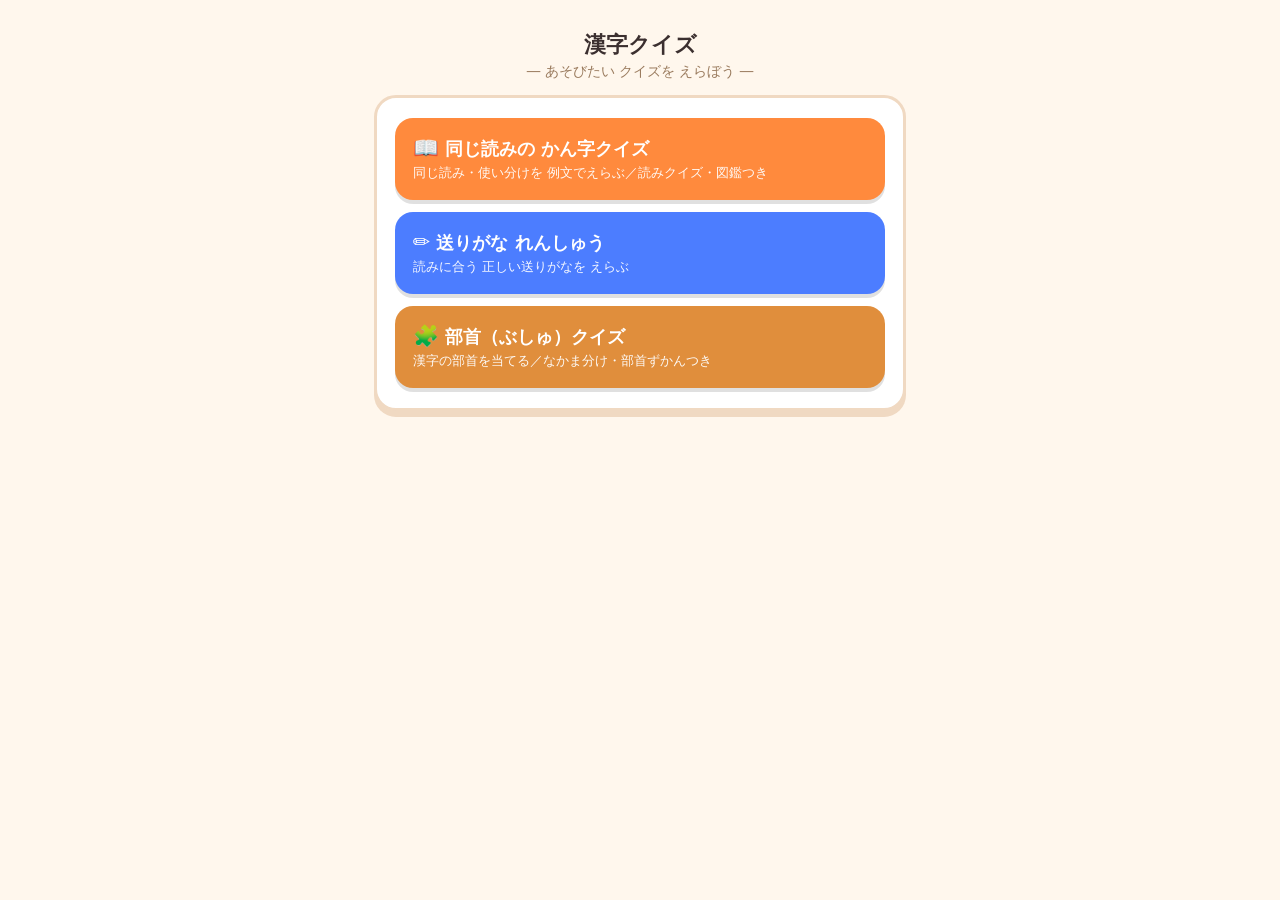
==== index.html @ 2425e8bc "トップ：「あたらしいクイズは これからふえます」の一文を削除" ====
<!DOCTYPE html>
<html lang="ja">
<head>
<meta charset="UTF-8">
<meta name="viewport" content="width=device-width, initial-scale=1.0, viewport-fit=cover">
<title>漢字クイズ</title>
<meta name="description" content="小学1〜6年生むけの 漢字クイズ集。同じ読み・使い分け、送りがな など、あそびたいクイズをえらんで学べる。">
<meta name="theme-color" content="#ff8a3d">
<!-- 共有スタイル（全アプリ共通の見た目） -->
<link rel="stylesheet" href="shared/kanji-ui.css?v=202606271357">
<style>
  /* トップページ固有：mode-btn を リンクとして使う */
  a.mode-btn{display:block; text-decoration:none;}
  .portal-emoji{font-size:1.3rem; margin-right:6px;}
  .soon{opacity:.55; pointer-events:none;}
</style>
</head>
<body>
<div class="wrap">

  <h1>漢字クイズ</h1>
  <div class="sub">― あそびたい クイズを えらぼう ―</div>

  <div class="card">
    <div class="modes">
      <a class="mode-btn m1" href="onaji/index.html">
        <span class="portal-emoji">📖</span>同じ読みの かん字クイズ
        <small>同じ読み・使い分けを 例文でえらぶ／読みクイズ・図鑑つき</small>
      </a>
      <a class="mode-btn m2" href="okurigana/index.html">
        <span class="portal-emoji">✏️</span>送りがな れんしゅう
        <small>読みに合う 正しい送りがなを えらぶ</small>
      </a>
      <a class="mode-btn m3" href="bushu/index.html">
        <span class="portal-emoji">🧩</span>部首（ぶしゅ）クイズ
        <small>漢字の部首を当てる／なかま分け・部首ずかんつき</small>
      </a>
    </div>
  </div>

</div>
</body>
</html>
---- shared/kanji-ui.css ----
/* =========================================================================
   共有スタイル（デザイントークン＋UI部品）— 全アプリ共通
   かん字クイズ／送りがな練習 など、見た目とUXをそろえるための単一スタイル。
   ここを直すと参照する全アプリに反映される。各アプリ固有の追加分は各HTML側へ。
   ========================================================================= */
  :root{
    --bg:#fff7ed; --card:#ffffff; --ink:#3b2f2f; --accent:#ff8a3d;
    --accent2:#4c7dff; --ok:#2bb673; --ng:#ef5350; --line:#f0d9c2;
  }
  *{box-sizing:border-box;-webkit-tap-highlight-color:transparent;}
  body{
    margin:0; font-family:"Hiragino Maru Gothic ProN","ヒラギノ丸ゴ ProN",
      "Hiragino Sans","Yu Gothic",system-ui,sans-serif;
    background:var(--bg); color:var(--ink);
    min-height:100vh; min-height:100dvh; display:flex; flex-direction:column; align-items:center;
  }
  .wrap{width:100%; max-width:560px; padding:16px 14px 40px;}
  h1{font-size:1.35rem; text-align:center; margin:14px 0 4px;}
  .sub{text-align:center; font-size:.85rem; color:#9a7b5e; margin-bottom:14px;}
  .card{
    background:var(--card); border:3px solid var(--line); border-radius:22px;
    padding:20px 18px; box-shadow:0 6px 0 #f0d9c2;
  }
  /* grade select */
  .gradeSel{margin-bottom:16px;}
  .gradeLabel{font-size:.85rem; color:#9a7b5e; text-align:center; margin-bottom:8px;}
  .seg{display:flex; gap:8px; background:#f3e4d3; padding:6px; border-radius:16px;}
  .seg button{
    flex:1; border:none; background:transparent; padding:12px 0; border-radius:12px;
    font-size:1rem; font-weight:700; color:#9a7b5e; cursor:pointer;
  }
  /* 学年は1〜6＋ぜんぶで数が多いので 4列グリッドで折り返す */
  #seg{display:grid; grid-template-columns:repeat(4,1fr); gap:8px;}
  #seg button{padding:11px 0; font-size:.95rem;}
  .seg button.active{background:#fff; color:var(--accent); box-shadow:0 2px 6px rgba(0,0,0,.08);}
  .seg button.locked{opacity:.5;}

  /* きろくの 書き出し／読み込み */
  .saveBar{display:flex; gap:10px; justify-content:center; margin-top:16px;
           padding-top:14px; border-top:1px dashed var(--line);}
  .saveBar button, .saveBar .impBtn{
    border:1px solid var(--line); background:#fff; color:#9a7b5e; border-radius:99px;
    padding:7px 14px; font-size:.78rem; font-weight:700; cursor:pointer;
  }
  .saveBar button:active{transform:translateY(1px);}

  /* mode select */
  .modes{display:flex; flex-direction:column; gap:12px;}
  .mode-btn{
    border:none; border-radius:18px; padding:18px; font-size:1.1rem; font-weight:700;
    color:#fff; cursor:pointer; box-shadow:0 4px 0 rgba(0,0,0,.12); text-align:left;
  }
  .mode-btn small{display:block; font-weight:400; font-size:.8rem; opacity:.95; margin-top:4px;}
  .m1{background:var(--accent);} .m2{background:var(--accent2);} .m3{background:#e08e3c;} .m4{background:#9b59b6;}
  .mode-btn:active{transform:translateY(2px); box-shadow:0 2px 0 rgba(0,0,0,.12);}
  /* 読みクイズ：大きな漢字 */
  .yomi-q{font-size:.95rem; color:#9a7b5e; margin-bottom:6px;}
  .bigkanji{font-size:4.2rem; font-weight:800; text-align:center; line-height:1.2; margin:6px 0 2px; color:#5a3e28;}

  /* quiz */
  .homeBtn{
    float:right; border:2px solid var(--line); background:#fff; color:#c46a23;
    border-radius:99px; padding:6px 14px; font-size:.8rem; font-weight:700;
    cursor:pointer; margin:-4px -2px 8px 0;
  }
  .homeBtn:active{transform:translateY(1px);}
  .navBtn{
    float:left; border:2px solid var(--line); background:#fff; color:#c46a23;
    border-radius:99px; padding:6px 14px; font-size:.8rem; font-weight:700;
    cursor:pointer; margin:-4px 0 8px -2px;
  }
  .navBtn:active{transform:translateY(1px);}
  .bar{height:12px; background:#f3e4d3; border-radius:99px; overflow:hidden; margin-bottom:6px; clear:both;}
  .bar > i{display:block; height:100%; background:var(--accent); width:0; transition:width .3s;}
  .meta{display:flex; justify-content:space-between; font-size:.8rem; color:#9a7b5e; margin-bottom:14px;}
  .tag{display:inline-block; font-size:.72rem; background:#fff1e3; color:#c46a23;
       padding:3px 10px; border-radius:99px; margin-bottom:10px;}
  .q{font-size:1.5rem; line-height:2; text-align:center; margin:6px 0 4px;}
  .q .blank{display:inline-block; min-width:1.6em; border-bottom:4px dotted var(--accent);
            color:transparent;}
  .read{text-align:center; color:#c46a23; font-size:1rem; margin-bottom:18px;}
  ruby rt{font-size:.55em; color:#b08968;}
  .choices{display:grid; grid-template-columns:1fr 1fr; gap:12px;}
  .choice{
    border:3px solid var(--line); background:#fff; border-radius:16px;
    padding:16px 8px; font-size:1.7rem; font-weight:700; cursor:pointer;
    transition:.1s; box-shadow:0 4px 0 #f0d9c2;
  }
  .choice:active{transform:translateY(2px); box-shadow:0 2px 0 #f0d9c2;}
  .choice.ok{background:#e6f8ef; border-color:var(--ok); color:var(--ok);}
  .choice.ng{background:#fdeceb; border-color:var(--ng); color:var(--ng);}
  .choice:disabled{cursor:default;}

  .feedback{margin-top:18px; padding:16px; border-radius:16px; display:none;}
  .feedback.show{display:block;}
  .feedback.good{background:#e6f8ef; border:2px solid var(--ok);}
  .feedback.bad{background:#fdeceb; border:2px solid var(--ng);}
  .fb-head{font-weight:700; font-size:1.1rem; margin-bottom:8px;}
  .fb-sentence{font-size:1.05rem; line-height:1.7; margin-bottom:8px;}
  .fb-sentence b{color:var(--accent); font-size:1.2rem;}
  .fb-line{font-size:.95rem; line-height:1.7;}
  .fb-line b{color:#c46a23;}
  .fb-kanji{margin-top:10px; padding-top:10px; border-top:1px dashed var(--line);
            font-size:.9rem; line-height:1.8; color:#6b5a4a;}
  .fb-kanji b{color:var(--ink); font-size:1.15rem;}
  .next{
    margin-top:14px; width:100%; border:none; border-radius:16px; padding:16px;
    font-size:1.1rem; font-weight:700; color:#fff; background:var(--accent2);
    cursor:pointer; box-shadow:0 4px 0 rgba(0,0,0,.12);
  }
  .next:active{transform:translateY(2px); box-shadow:0 2px 0 rgba(0,0,0,.12);}

  /* result */
  .result{text-align:center;}
  .score{font-size:3rem; font-weight:800; color:var(--accent); margin:10px 0;}
  .again{border:none; border-radius:16px; padding:16px 28px; font-size:1.05rem; font-weight:700;
         color:#fff; background:var(--accent); cursor:pointer; box-shadow:0 4px 0 rgba(0,0,0,.12); margin:6px;}
  .home{background:#9b59b6;}
  .stars{font-size:1.8rem; letter-spacing:4px;}

  /* 結果の振り返り */
  .review{display:none; text-align:left; margin:8px 0 16px; padding:14px;
          background:#fdf6ee; border:2px solid var(--line); border-radius:14px;}
  .rv-h{font-weight:700; color:#c46a23; margin-bottom:8px; text-align:center;}
  .rv-i{font-size:1rem; line-height:1.9; padding:4px 0; border-bottom:1px dashed var(--line);}
  .rv-i:last-child{border-bottom:none;}
  .rv-i b{color:var(--accent); font-size:1.15rem;}
  .retryWrong{background:var(--ng);}

  /* キーボード操作のフォーカス可視化 */
  :focus-visible{outline:3px solid var(--accent2); outline-offset:2px;}

  @media (prefers-reduced-motion: reduce){
    *{transition:none !important;}
  }

  /* コンボ */
  #combo{font-weight:800; color:#ff6a00; font-size:.85rem;}
  #combo.pop{animation:pop .45s;}
  @keyframes pop{0%{transform:scale(.5);opacity:0} 55%{transform:scale(1.35)} 100%{transform:scale(1)}}

  /* 紙ふぶき */
  .confetti{position:fixed; top:-30px; pointer-events:none; z-index:50; will-change:transform;}
  @keyframes fall{to{transform:translateY(110vh) rotate(360deg); opacity:.15;}}

  /* あそびかた */
  .helpBtn{
    width:100%; border:2px dashed var(--accent); background:#fff7ef; color:#c46a23;
    border-radius:14px; padding:11px; margin-bottom:12px;
    font-size:.92rem; font-weight:700; cursor:pointer;
  }
  .helpBtn:active{transform:translateY(1px);}
  .help h2{font-size:1.2rem; margin:2px 0 12px;}
  .help h3{font-size:1.02rem; color:var(--accent); margin:18px 0 6px;}
  .help p, .help li{font-size:.98rem; line-height:1.85;}
  .help ol, .help ul{margin:6px 0; padding-left:1.3em;}
  .help .tip{background:#fff7ef; border:2px solid var(--line); border-radius:12px;
             padding:10px 12px; margin:8px 0; font-size:.92rem; line-height:1.8;}
  .help .big{font-size:1.05rem; font-weight:700;}

  /* デイリーチャレンジ */
  .dailyBtn{
    width:100%; border:none; border-radius:16px; padding:16px; margin-bottom:12px;
    font-size:1.05rem; font-weight:800; color:#fff; cursor:pointer;
    background:linear-gradient(135deg,#ffb03d,#ff7a3d); box-shadow:0 4px 0 rgba(0,0,0,.12);
  }
  .dailyBtn:active{transform:translateY(2px); box-shadow:0 2px 0 rgba(0,0,0,.12);}
  #dailyInfo{display:block; font-size:.78rem; font-weight:600; opacity:.95; margin-top:3px;}

  /* コレクション入口 */
  .collbar{display:flex; gap:12px; margin-top:14px;}
  .collbar button{flex:1; border:2px solid var(--line); background:#fff; color:#c46a23;
    border-radius:16px; padding:14px 8px; font-size:1rem; font-weight:700; cursor:pointer;}
  .collbar button:active{transform:translateY(2px);}

  .backBtn{border:2px solid var(--line); background:#fff; color:#c46a23; border-radius:99px;
    padding:8px 16px; font-size:.9rem; font-weight:700; cursor:pointer; margin-bottom:12px;}
  .collHead{display:flex; justify-content:space-between; align-items:center; margin-bottom:12px;}
  .collHead h2{font-size:1.15rem; margin:0;}
  .collHead .cnt{font-size:.85rem; color:#9a7b5e; font-weight:700;}

  /* 図鑑 */
  .dexGrid{display:grid; grid-template-columns:repeat(auto-fill,minmax(82px,1fr)); gap:10px;}
  .dcard{border:2px solid var(--line); border-radius:12px; padding:8px 4px; text-align:center; background:#fff;}
  .dcard.locked{background:#f3e9df; color:#cbb9a6;}
  .dcard .k{font-size:1.8rem; font-weight:800; line-height:1.1;}
  .dcard .star{font-size:.85rem; color:#ffb300; line-height:1;}
  .dcard .info{font-size:.6rem; color:#8a7a6a; margin-top:3px; line-height:1.35;}
  .dcard.master{border-color:#ffb300; box-shadow:inset 0 0 0 2px #ffe9b0;}

  /* メダル */
  .medalList{display:grid; grid-template-columns:1fr 1fr; gap:12px;}
  .medal{border:2px solid var(--line); border-radius:14px; padding:12px 8px; text-align:center; background:#fff;}
  .medal.locked{opacity:.45; filter:grayscale(1);}
  .medal .mi{font-size:2rem; line-height:1;}
  .medal .mn{font-weight:700; font-size:.85rem; margin-top:5px;}
  .medal .md{font-size:.72rem; color:#8a7a6a; margin-top:2px; line-height:1.4;}

  .earned{display:none; margin:8px 0 4px; font-size:1rem; font-weight:700; color:#c46a23;}
  .comboBest{font-size:.95rem; color:#9a7b5e; margin-bottom:6px;}

  /* 称号（あいぼう／累計正解数で育つ） */
  .buddy{display:flex; align-items:center; gap:14px; margin-bottom:12px;
    background:linear-gradient(135deg,#fff3e0,#ffe7d2); border:2px solid var(--line);
    border-radius:18px; padding:12px 14px;}
  .buddy .bi{font-size:2.7rem; line-height:1; min-width:1.4em; text-align:center;}
  .buddy .bb{flex:1; min-width:0;}
  .buddy .bn{font-weight:800; font-size:.96rem; color:#c46a23;}
  .buddy .bc{font-size:.82rem; font-weight:700; color:#e08a00; margin:2px 0 5px;}
  .buddy .bbar{height:10px; background:#f3e4d3; border-radius:99px; overflow:hidden;}
  .buddy .bbar > i{display:block; height:100%; width:0; transition:width .4s;
    background:linear-gradient(90deg,#ffb03d,#ff7a3d);}
  .buddy .bnext{font-size:.72rem; color:#9a7b5e; margin-top:4px;}

  /* ホーム上部の よこ並びボタン（あそびかた／おと） */
  .topRow{display:flex; gap:10px; margin-bottom:12px;}
  .topBtn{flex:1; border:1px solid var(--line); background:#fff; color:#9a7b5e;
    border-radius:99px; padding:10px 10px; font-size:.86rem; font-weight:700; cursor:pointer;}
  .topBtn:active{transform:translateY(1px);}

  /* アプリ間の ナビリンク（トップへ戻る 等） */
  .applink{display:block; text-align:center; margin-top:18px; font-size:.8rem; color:#9a7b5e; text-decoration:none;}
  .applink:hover{text-decoration:underline;}
  /* トップへ戻る小リンク（各クイズの最上部） */
  .toplink{display:inline-block; font-size:.8rem; color:#9a7b5e; text-decoration:none; margin:2px 0 6px;}
  .toplink:hover{text-decoration:underline;}
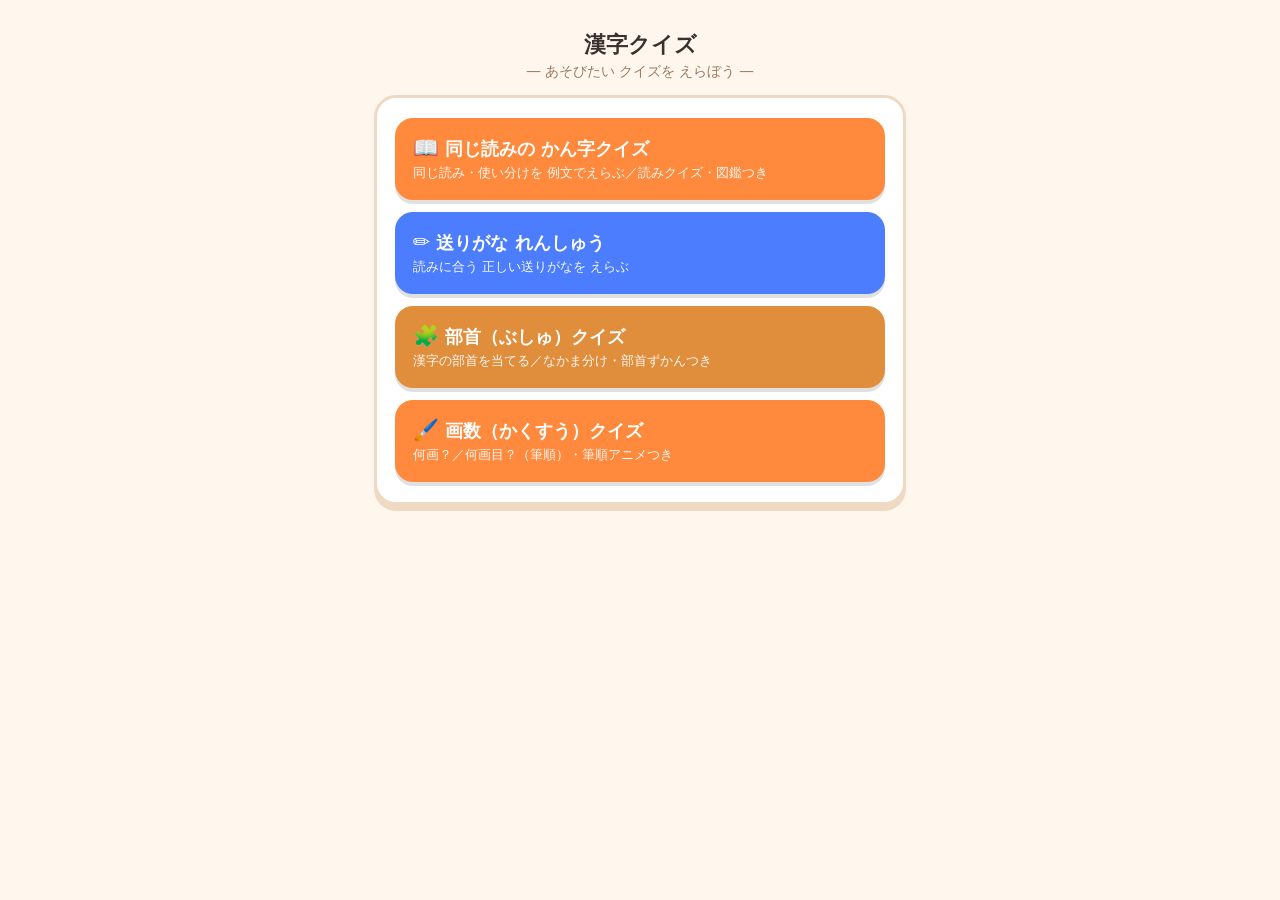
==== commit 6514a1db: "画数クイズ(kakusu)を新規追加：①何画 ②何画目(筆順)＋筆順アニメ。筆順データはKanjiVG(CC BY-SA)から全1026字を抽出。validateに画数照合を追加" ====
--- a/index.html
+++ b/index.html
@@ -35,6 +35,10 @@
         <span class="portal-emoji">🧩</span>部首（ぶしゅ）クイズ
         <small>漢字の部首を当てる／なかま分け・部首ずかんつき</small>
       </a>
+      <a class="mode-btn m1" href="kakusu/index.html">
+        <span class="portal-emoji">🖌️</span>画数（かくすう）クイズ
+        <small>何画？／何画目？（筆順）・筆順アニメつき</small>
+      </a>
     </div>
   </div>
 
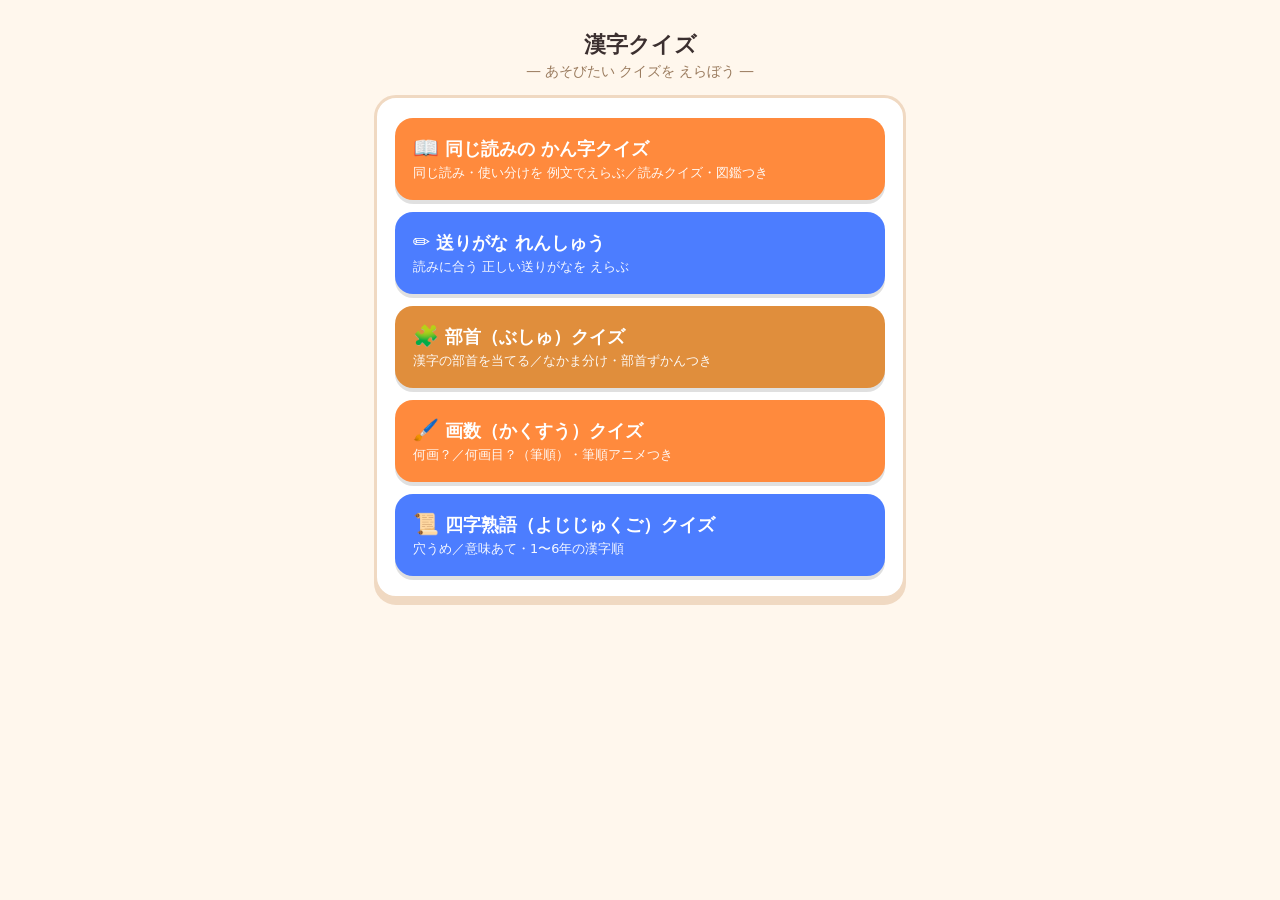
==== commit 92aa1d0e: "四字熟語クイズ(yoji)を新規追加：①穴うめ ②意味あて。59語を漢字の最高学年で1〜6年に段階配分。validateにYOJI検証を追加" ====
--- a/index.html
+++ b/index.html
@@ -39,6 +39,10 @@
         <span class="portal-emoji">🖌️</span>画数（かくすう）クイズ
         <small>何画？／何画目？（筆順）・筆順アニメつき</small>
       </a>
+      <a class="mode-btn m2" href="yoji/index.html">
+        <span class="portal-emoji">📜</span>四字熟語（よじじゅくご）クイズ
+        <small>穴うめ／意味あて・1〜6年の漢字順</small>
+      </a>
     </div>
   </div>
 
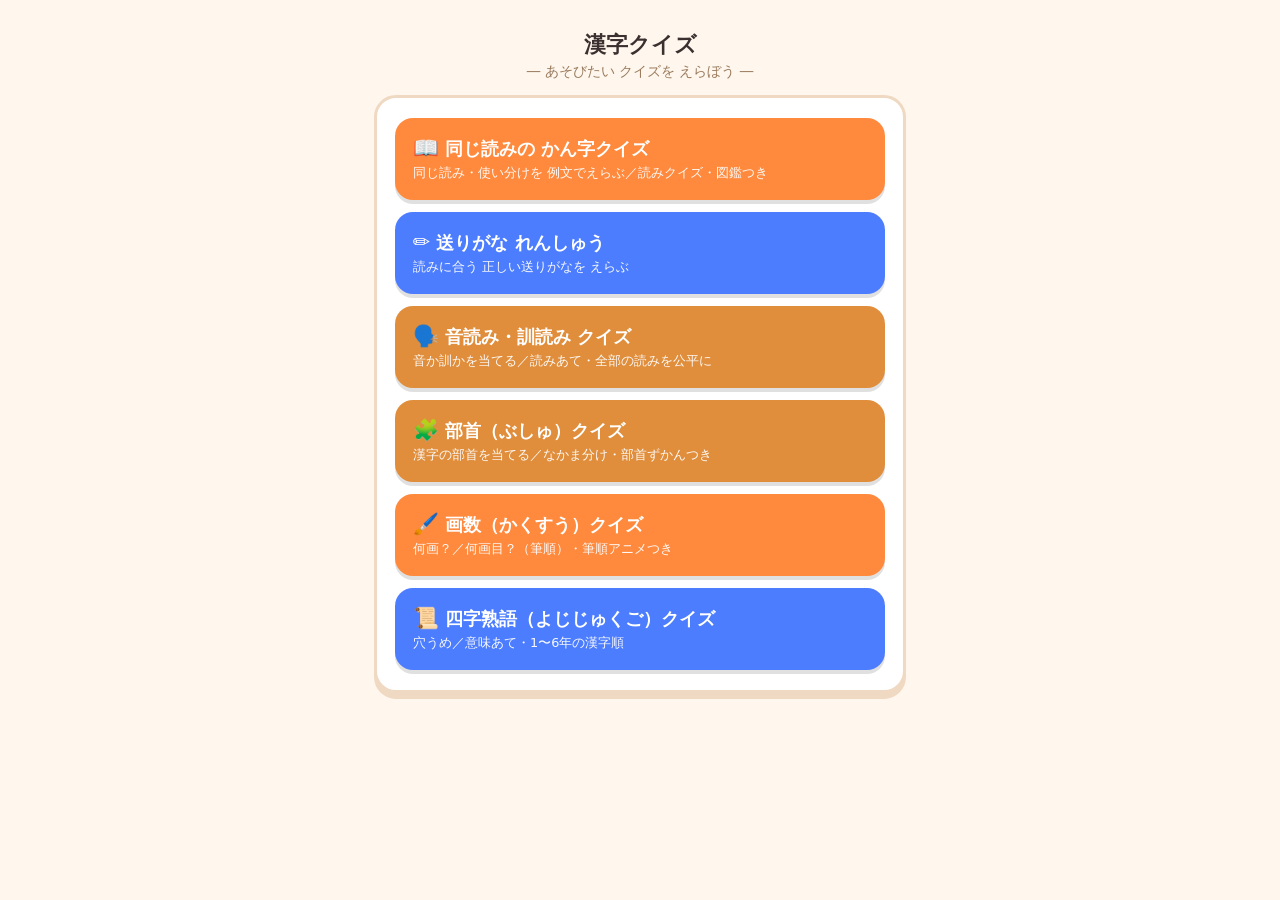
==== commit e83ead6f: "音読み・訓読みクイズ(onkun)を新規追加：①音か訓か(かな中立化で本質を判定)②読みあて。全1247音+1204訓を公平サンプリング。答えで全読みを表示" ====
--- a/index.html
+++ b/index.html
@@ -7,7 +7,7 @@
 <meta name="description" content="小学1〜6年生むけの 漢字クイズ集。同じ読み・使い分け、送りがな など、あそびたいクイズをえらんで学べる。">
 <meta name="theme-color" content="#ff8a3d">
 <!-- 共有スタイル（全アプリ共通の見た目） -->
-<link rel="stylesheet" href="shared/kanji-ui.css?v=202606271357">
+<link rel="stylesheet" href="shared/kanji-ui.css?v=202606271935">
 <style>
   /* トップページ固有：mode-btn を リンクとして使う */
   a.mode-btn{display:block; text-decoration:none;}
@@ -31,6 +31,10 @@
         <span class="portal-emoji">✏️</span>送りがな れんしゅう
         <small>読みに合う 正しい送りがなを えらぶ</small>
       </a>
+      <a class="mode-btn m3" href="onkun/index.html">
+        <span class="portal-emoji">🗣️</span>音読み・訓読み クイズ
+        <small>音か訓かを当てる／読みあて・全部の読みを公平に</small>
+      </a>
       <a class="mode-btn m3" href="bushu/index.html">
         <span class="portal-emoji">🧩</span>部首（ぶしゅ）クイズ
         <small>漢字の部首を当てる／なかま分け・部首ずかんつき</small>
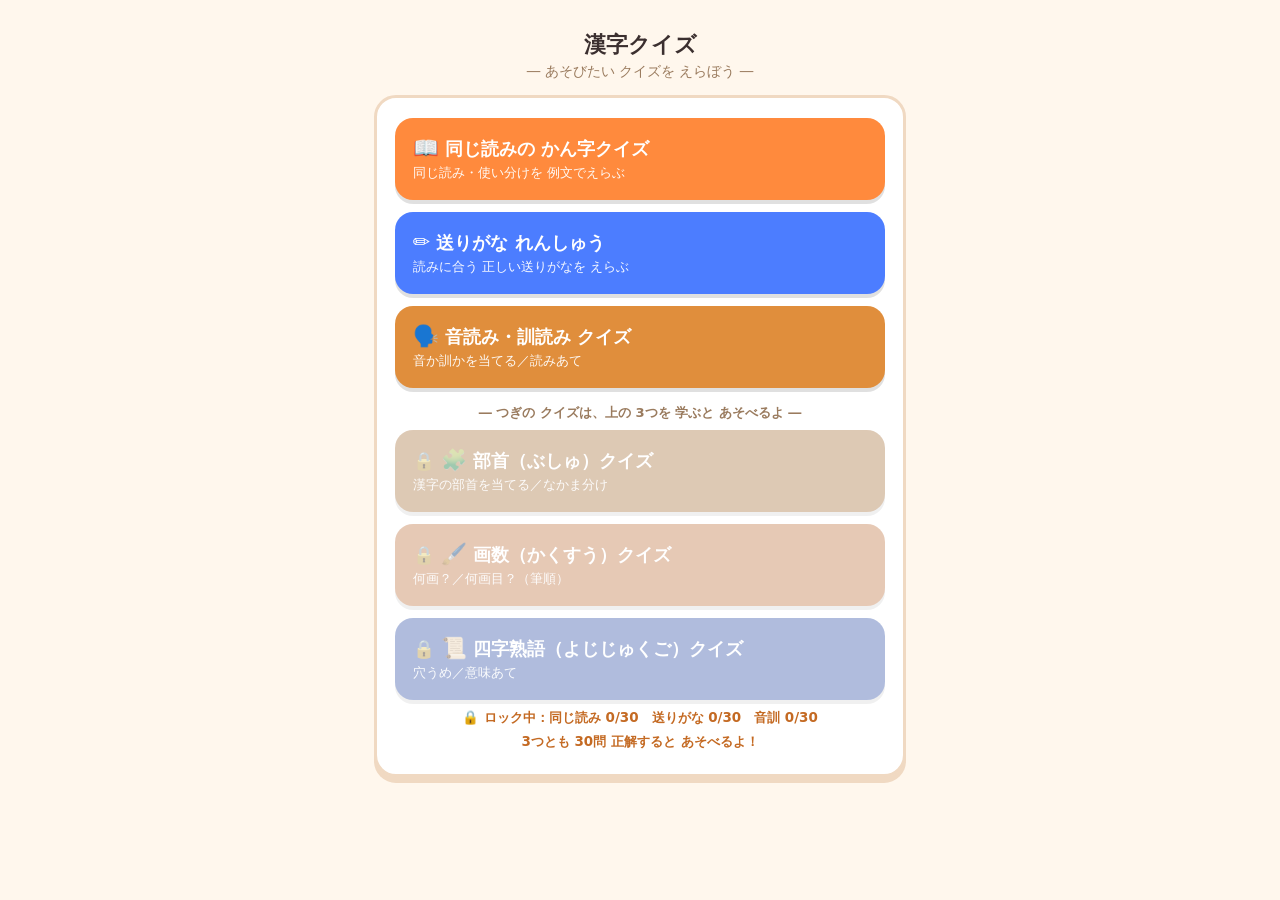
==== commit f6195207: "トップ：サブタイトル簡潔化＋部首/画数/四字熟語をアプリ単位ロック（同じ読み・送りがな・音訓を各30問正解で解放）。共有エンジンに appCorrect/bumpApp/advancedGate 追加" ====
--- a/index.html
+++ b/index.html
@@ -7,12 +7,14 @@
 <meta name="description" content="小学1〜6年生むけの 漢字クイズ集。同じ読み・使い分け、送りがな など、あそびたいクイズをえらんで学べる。">
 <meta name="theme-color" content="#ff8a3d">
 <!-- 共有スタイル（全アプリ共通の見た目） -->
-<link rel="stylesheet" href="shared/kanji-ui.css?v=202606271935">
+<link rel="stylesheet" href="shared/kanji-ui.css?v=202606272011">
 <style>
   /* トップページ固有：mode-btn を リンクとして使う */
   a.mode-btn{display:block; text-decoration:none;}
   .portal-emoji{font-size:1.3rem; margin-right:6px;}
-  .soon{opacity:.55; pointer-events:none;}
+  a.mode-btn.locked{opacity:.5; filter:grayscale(.5);}
+  .adv-head{font-size:.82rem; color:#9a7b5e; text-align:center; margin:16px 0 8px; font-weight:700;}
+  .lockmsg{font-size:.84rem; color:#c46a23; text-align:center; margin:6px 4px 0; font-weight:700; line-height:1.8;}
 </style>
 </head>
 <body>
@@ -25,7 +27,7 @@
     <div class="modes">
       <a class="mode-btn m1" href="onaji/index.html">
         <span class="portal-emoji">📖</span>同じ読みの かん字クイズ
-        <small>同じ読み・使い分けを 例文でえらぶ／読みクイズ・図鑑つき</small>
+        <small>同じ読み・使い分けを 例文でえらぶ</small>
       </a>
       <a class="mode-btn m2" href="okurigana/index.html">
         <span class="portal-emoji">✏️</span>送りがな れんしゅう
@@ -33,23 +35,51 @@
       </a>
       <a class="mode-btn m3" href="onkun/index.html">
         <span class="portal-emoji">🗣️</span>音読み・訓読み クイズ
-        <small>音か訓かを当てる／読みあて・全部の読みを公平に</small>
-      </a>
-      <a class="mode-btn m3" href="bushu/index.html">
-        <span class="portal-emoji">🧩</span>部首（ぶしゅ）クイズ
-        <small>漢字の部首を当てる／なかま分け・部首ずかんつき</small>
-      </a>
-      <a class="mode-btn m1" href="kakusu/index.html">
-        <span class="portal-emoji">🖌️</span>画数（かくすう）クイズ
-        <small>何画？／何画目？（筆順）・筆順アニメつき</small>
-      </a>
-      <a class="mode-btn m2" href="yoji/index.html">
-        <span class="portal-emoji">📜</span>四字熟語（よじじゅくご）クイズ
-        <small>穴うめ／意味あて・1〜6年の漢字順</small>
+        <small>音か訓かを当てる／読みあて</small>
       </a>
     </div>
+
+    <div class="adv-head">― つぎの クイズは、上の 3つを 学ぶと あそべるよ ―</div>
+    <div class="modes">
+      <a class="mode-btn m3 adv" href="bushu/index.html">
+        <span class="lk"></span><span class="portal-emoji">🧩</span>部首（ぶしゅ）クイズ
+        <small>漢字の部首を当てる／なかま分け</small>
+      </a>
+      <a class="mode-btn m1 adv" href="kakusu/index.html">
+        <span class="lk"></span><span class="portal-emoji">🖌️</span>画数（かくすう）クイズ
+        <small>何画？／何画目？（筆順）</small>
+      </a>
+      <a class="mode-btn m2 adv" href="yoji/index.html">
+        <span class="lk"></span><span class="portal-emoji">📜</span>四字熟語（よじじゅくご）クイズ
+        <small>穴うめ／意味あて</small>
+      </a>
+    </div>
+    <div class="lockmsg" id="lockmsg"></div>
   </div>
 
 </div>
+<script>
+/* 部首・画数・四字熟語の解放：基礎3種（同じ読み・送りがな・音訓）を
+   それぞれ NEED 問 正解すると あそべる（満遍なく学習）。閾値はここ1か所。 */
+(function(){
+  const NEED = 30;
+  const BASE = [['onaji','同じ読み'], ['okurigana','送りがな'], ['onkun','音訓']];
+  let store = {};
+  try { store = JSON.parse(localStorage.getItem('kanjiQuiz.v1')) || {}; } catch(e) {}
+  const ac = store.appCorrect || {};
+  const prog = BASE.map(([id,label]) => ({ label, n: ac[id] || 0 }));
+  const unlocked = prog.every(p => p.n >= NEED);
+  const msg = document.getElementById('lockmsg');
+  if (unlocked) { msg.style.display = 'none'; return; }
+  document.querySelectorAll('a.mode-btn.adv').forEach(a => {
+    a.classList.add('locked');
+    const lk = a.querySelector('.lk'); if (lk) lk.textContent = '🔒 ';
+    a.addEventListener('click', e => { e.preventDefault(); msg.scrollIntoView({ behavior:'smooth', block:'center' }); });
+  });
+  msg.innerHTML = '🔒 ロック中：' +
+    prog.map(p => `${p.label} <b>${Math.min(p.n,NEED)}/${NEED}</b>${p.n>=NEED?'✅':''}`).join('　') +
+    '<br>3つとも ' + NEED + '問 正解すると あそべるよ！';
+})();
+</script>
 </body>
 </html>
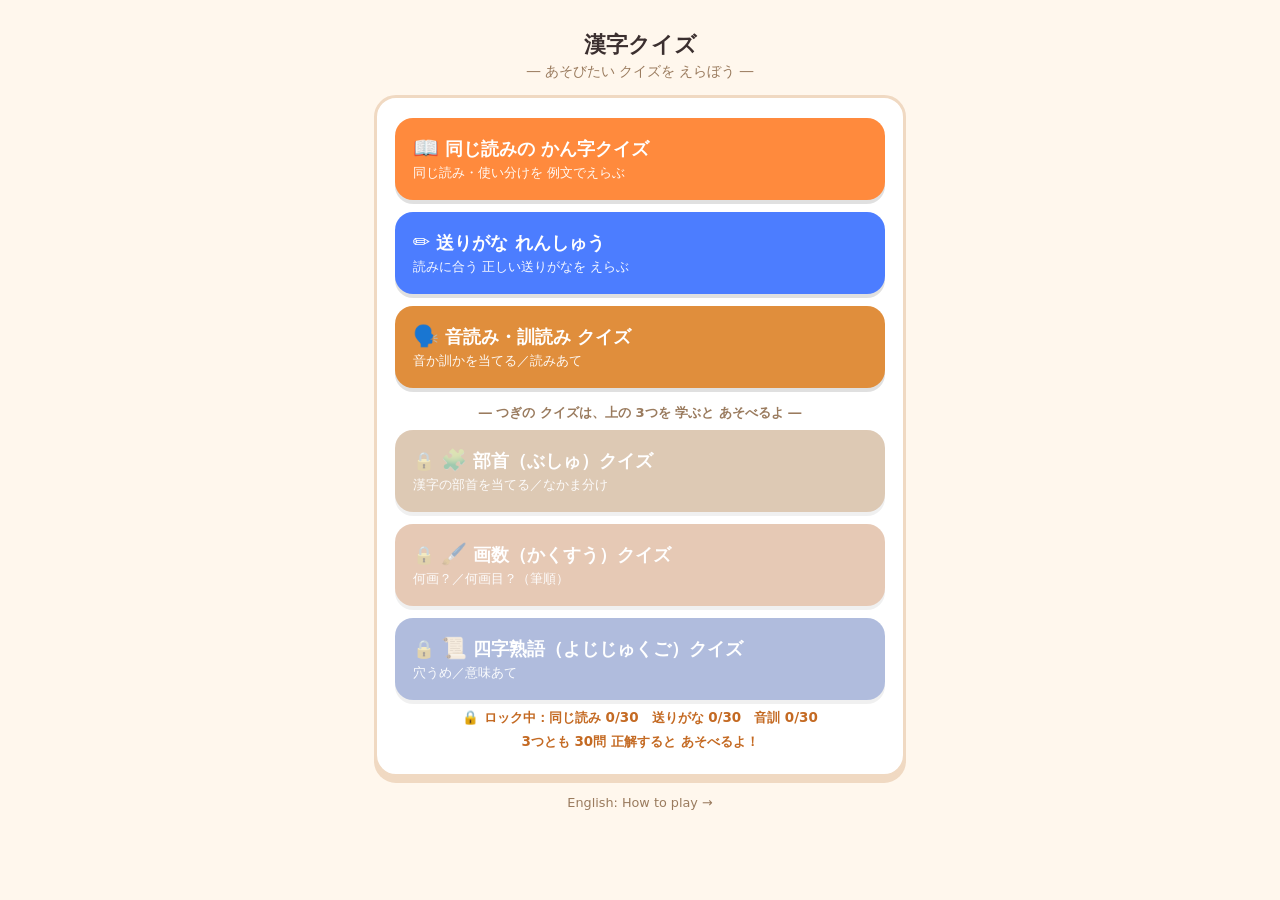
==== commit 554f2319: "feat: English How to Play page + portal link Co-Authored-By: Claude Opus 4.8 (1M context) <noreply@a" ====
--- a/index.html
+++ b/index.html
@@ -57,6 +57,8 @@
     <div class="lockmsg" id="lockmsg"></div>
   </div>
 
+  <a class="applink" href="how-to-play/index.html" lang="en">English: How to play →</a>
+
 </div>
 <script>
 /* 部首・画数・四字熟語の解放：基礎3種（同じ読み・送りがな・音訓）を
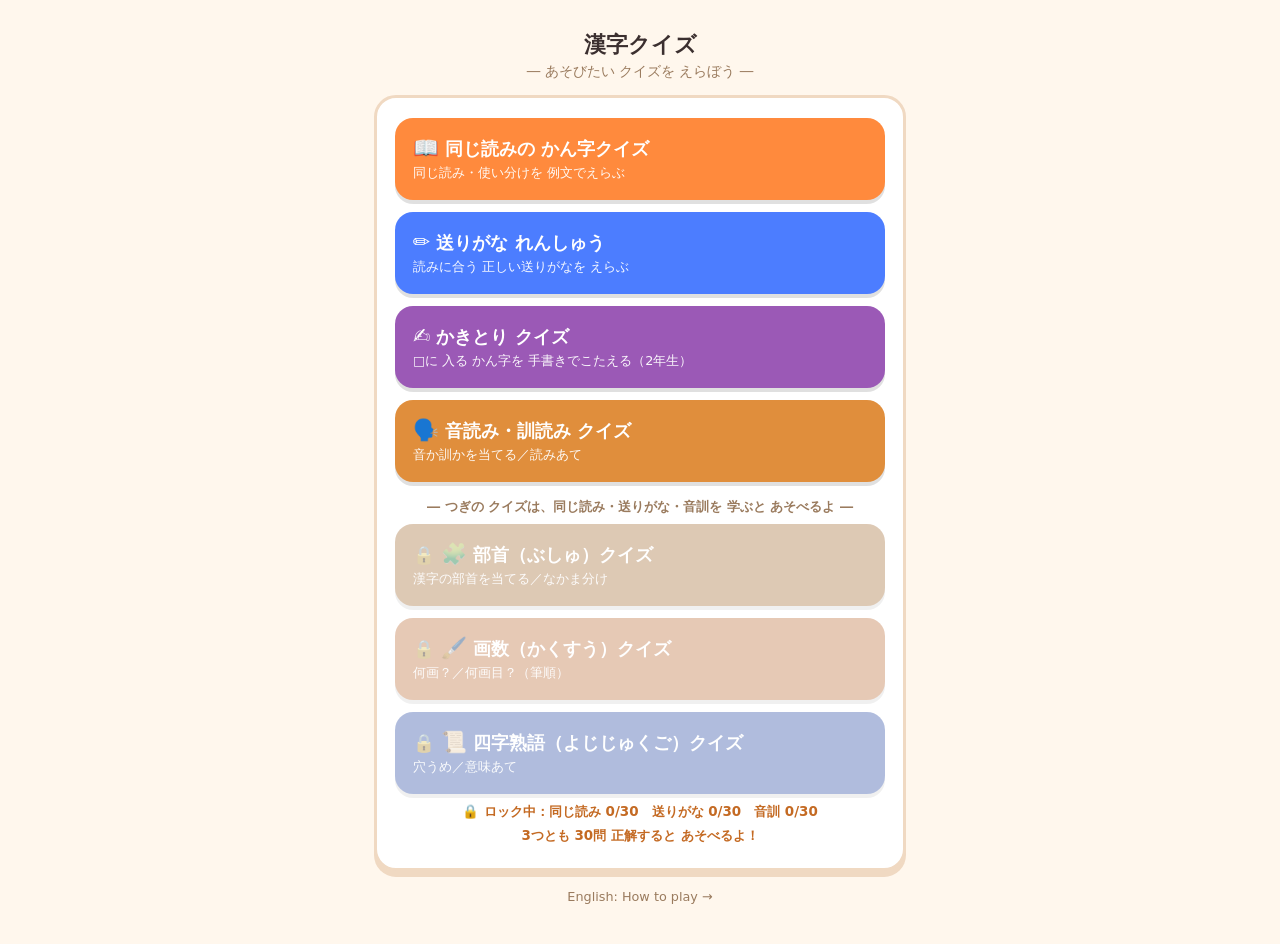
==== commit ad63584d: "かきとりを独立アプリ化(kaki/)しTOPに追加、送りがなアプリは送りがな専用に戻す" ====
--- a/index.html
+++ b/index.html
@@ -4,7 +4,7 @@
 <meta charset="UTF-8">
 <meta name="viewport" content="width=device-width, initial-scale=1.0, viewport-fit=cover">
 <title>漢字クイズ</title>
-<meta name="description" content="小学1〜6年生むけの 漢字クイズ集。同じ読み・使い分け、送りがな など、あそびたいクイズをえらんで学べる。">
+<meta name="description" content="小学1〜6年生むけの 漢字クイズ集。同じ読み・使い分け、送りがな、かきとり（手書き）など、あそびたいクイズをえらんで学べる。">
 <meta name="theme-color" content="#ff8a3d">
 <!-- 共有スタイル（全アプリ共通の見た目） -->
 <link rel="stylesheet" href="shared/kanji-ui.css?v=202606272011">
@@ -33,13 +33,17 @@
         <span class="portal-emoji">✏️</span>送りがな れんしゅう
         <small>読みに合う 正しい送りがなを えらぶ</small>
       </a>
+      <a class="mode-btn m4" href="kaki/index.html">
+        <span class="portal-emoji">✍️</span>かきとり クイズ
+        <small>□に 入る かん字を 手書きでこたえる（2年生）</small>
+      </a>
       <a class="mode-btn m3" href="onkun/index.html">
         <span class="portal-emoji">🗣️</span>音読み・訓読み クイズ
         <small>音か訓かを当てる／読みあて</small>
       </a>
     </div>
 
-    <div class="adv-head">― つぎの クイズは、上の 3つを 学ぶと あそべるよ ―</div>
+    <div class="adv-head">― つぎの クイズは、同じ読み・送りがな・音訓を 学ぶと あそべるよ ―</div>
     <div class="modes">
       <a class="mode-btn m3 adv" href="bushu/index.html">
         <span class="lk"></span><span class="portal-emoji">🧩</span>部首（ぶしゅ）クイズ
